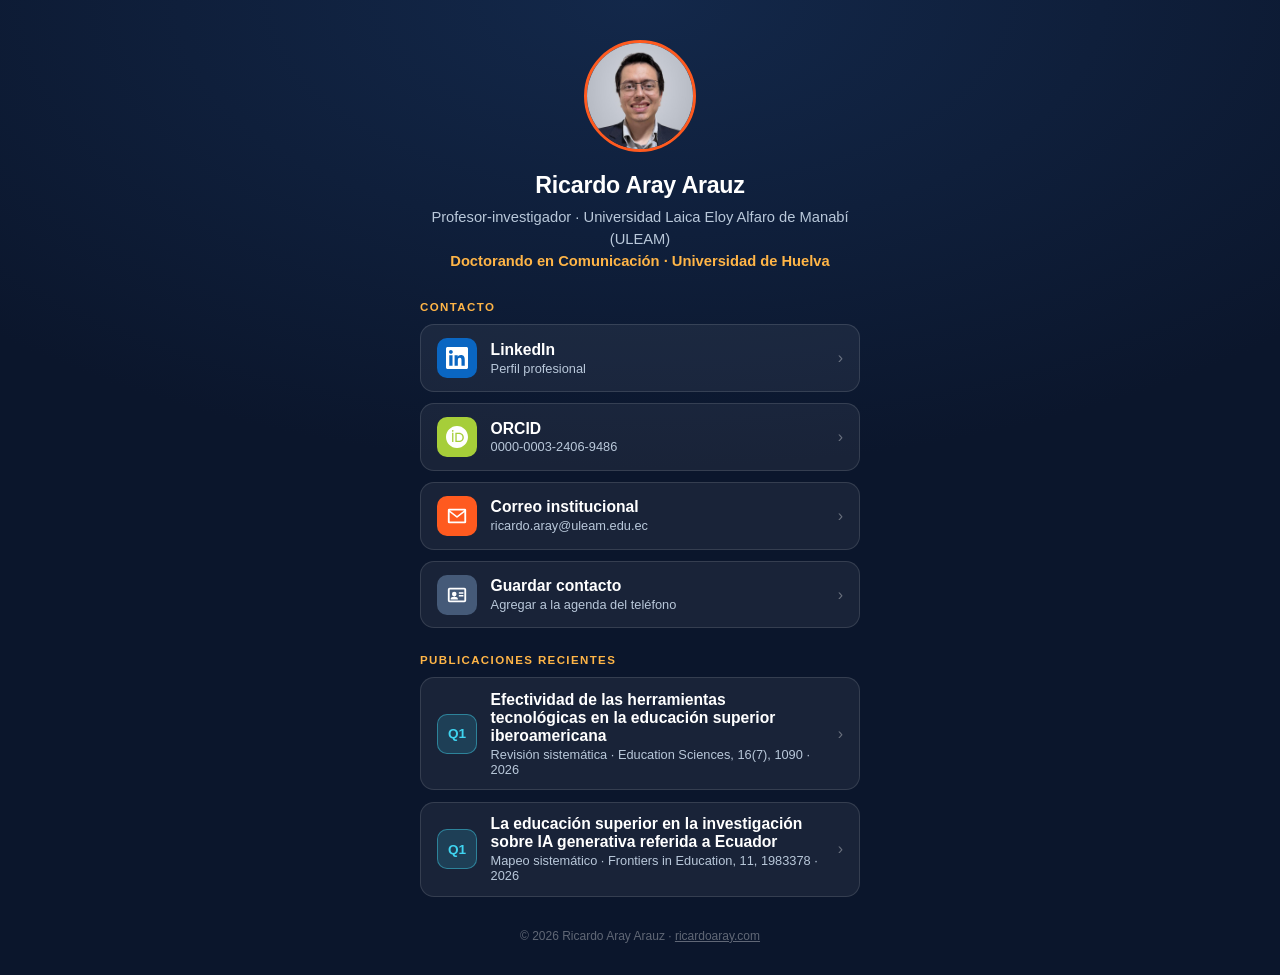
==== contacto/index.html @ 4ba2054a "Página de contacto académico (/contacto) para el QR de la conferencia Co-Authored-By: Claude Opus 5." ====
<!DOCTYPE html>
<html lang="es">
<head>
  <meta charset="UTF-8">
  <meta name="viewport" content="width=device-width, initial-scale=1.0">
  <title>Ricardo Aray Arauz · Contacto académico</title>
  <meta name="description" content="Ricardo Aray Arauz: profesor-investigador de la ULEAM y doctorando en Comunicación en la Universidad de Huelva. LinkedIn, ORCID, correo y publicaciones.">
  <meta property="og:title" content="Ricardo Aray Arauz · Contacto académico">
  <meta property="og:description" content="Profesor-investigador (ULEAM) · Doctorando en Comunicación (Universidad de Huelva)">
  <meta property="og:image" content="https://ricardoaray.com/images/profile-academico.jpg">
  <link rel="icon" type="image/svg+xml" href="data:image/svg+xml,<svg xmlns='http://www.w3.org/2000/svg' viewBox='0 0 100 100'><rect fill='%230B162C' width='100' height='100' rx='20'/><text x='50' y='66' font-size='60' font-weight='bold' text-anchor='middle' fill='%23FF5A1F' font-family='Arial'>R</text></svg>">
  <!-- Google tag (gtag.js) -->
  <script async src="https://www.googletagmanager.com/gtag/js?id=G-E76LTDWBEV"></script>
  <script>
    window.dataLayer = window.dataLayer || [];
    function gtag(){dataLayer.push(arguments);}
    gtag('js', new Date());
    gtag('config', 'G-E76LTDWBEV');
  </script>
  <style>
    :root {
      --bg: #0B162C;
      --bg-2: #13284A;
      --card: rgba(255,255,255,0.06);
      --line: rgba(255,255,255,0.12);
      --text: #FFFFFF;
      --muted: #B9C8DA;
      --orange: #FF5A1F;
      --gold: #FFB547;
      --teal: #3FD4F0;
    }
    * { margin: 0; padding: 0; box-sizing: border-box; }
    body {
      font-family: -apple-system, BlinkMacSystemFont, "Segoe UI", Roboto, Arial, sans-serif;
      color: var(--text);
      background: radial-gradient(120% 80% at 50% 0%, var(--bg-2) 0%, var(--bg) 60%);
      min-height: 100vh;
      padding: 2.5rem 1rem 2rem;
      display: flex;
      justify-content: center;
    }
    main { width: 100%; max-width: 440px; }
    header { text-align: center; margin-bottom: 1.8rem; }
    .avatar {
      width: 112px; height: 112px; border-radius: 50%;
      object-fit: cover; object-position: top center;
      border: 3px solid var(--orange);
      margin-bottom: 1rem;
    }
    h1 { font-size: 1.45rem; font-weight: 700; letter-spacing: -0.01em; }
    .role { color: var(--muted); font-size: 0.92rem; line-height: 1.5; margin-top: 0.45rem; }
    .role strong { color: var(--gold); font-weight: 600; }
    .section-label {
      font-size: 0.72rem; font-weight: 700; letter-spacing: 0.12em;
      text-transform: uppercase; color: var(--gold);
      margin: 1.6rem 0 0.7rem;
    }
    .links { display: flex; flex-direction: column; gap: 0.7rem; }
    a.item {
      display: flex; align-items: center; gap: 0.85rem;
      background: var(--card); border: 1px solid var(--line);
      border-radius: 14px; padding: 0.8rem 1rem;
      color: var(--text); text-decoration: none;
      transition: border-color .2s, background .2s, transform .15s;
    }
    a.item:hover, a.item:focus-visible { border-color: var(--orange); background: rgba(255,90,31,0.10); transform: translateY(-1px); }
    a.item:focus-visible { outline: 2px solid var(--gold); outline-offset: 2px; }
    .ico {
      width: 40px; height: 40px; border-radius: 10px; flex-shrink: 0;
      display: flex; align-items: center; justify-content: center;
    }
    .ico svg { width: 22px; height: 22px; fill: #fff; }
    .ico-li { background: #0A66C2; }
    .ico-or { background: #A6CE39; }
    .ico-or svg { fill: #fff; }
    .ico-mail { background: var(--orange); }
    .ico-card { background: #455A78; }
    .ico-pub { background: rgba(63,212,240,0.16); border: 1px solid rgba(63,212,240,0.45); }
    .ico-pub span { color: var(--teal); font-weight: 800; font-size: 0.85rem; }
    .txt { flex: 1; min-width: 0; }
    .t1 { font-weight: 600; font-size: 0.98rem; }
    .t2 { color: var(--muted); font-size: 0.8rem; margin-top: 0.1rem; overflow-wrap: anywhere; }
    .arrow { color: rgba(255,255,255,0.35); }
    footer { text-align: center; color: rgba(255,255,255,0.35); font-size: 0.75rem; margin-top: 2rem; }
    footer a { color: inherit; }
  </style>
</head>
<body>
  <main>
    <header>
      <img src="../images/profile-academico.jpg" alt="Foto de Ricardo Aray Arauz" class="avatar" width="112" height="112">
      <h1>Ricardo Aray Arauz</h1>
      <p class="role">Profesor-investigador · Universidad Laica Eloy Alfaro de Manabí (ULEAM)<br>
      <strong>Doctorando en Comunicación · Universidad de Huelva</strong></p>
    </header>

    <p class="section-label">Contacto</p>
    <nav class="links" aria-label="Perfiles y contacto">
      <a class="item" href="https://www.linkedin.com/in/ricardo-aray-arauz-4aa7391b8/" target="_blank" rel="noopener noreferrer">
        <span class="ico ico-li"><svg viewBox="0 0 24 24" aria-hidden="true"><path d="M20.447 20.452h-3.554v-5.569c0-1.328-.027-3.037-1.852-3.037-1.853 0-2.136 1.445-2.136 2.939v5.667H9.351V9h3.414v1.561h.046c.477-.9 1.637-1.85 3.37-1.85 3.601 0 4.267 2.37 4.267 5.455v6.286zM5.337 7.433c-1.144 0-2.063-.926-2.063-2.065 0-1.138.92-2.063 2.063-2.063 1.14 0 2.064.925 2.064 2.063 0 1.139-.925 2.065-2.064 2.065zm1.782 13.019H3.555V9h3.564v11.452zM22.225 0H1.771C.792 0 0 .774 0 1.729v20.542C0 23.227.792 24 1.771 24h20.451C23.2 24 24 23.227 24 22.271V1.729C24 .774 23.2 0 22.222 0h.003z"/></svg></span>
        <span class="txt"><span class="t1">LinkedIn</span><span class="t2" style="display:block">Perfil profesional</span></span>
        <span class="arrow" aria-hidden="true">›</span>
      </a>
      <a class="item" href="https://orcid.org/0000-0003-2406-9486" target="_blank" rel="noopener noreferrer">
        <span class="ico ico-or"><svg viewBox="0 0 24 24" aria-hidden="true"><path d="M12 0C5.372 0 0 5.372 0 12s5.372 12 12 12 12-5.372 12-12S18.628 0 12 0zM7.369 4.378c.525 0 .947.431.947.947s-.422.947-.947.947a.95.95 0 0 1-.947-.947c0-.525.422-.947.947-.947zm-.722 3.038h1.444v10.041H6.647V7.416zm3.562 0h3.9c3.712 0 5.344 2.653 5.344 5.025 0 2.578-2.016 5.025-5.325 5.025h-3.919V7.416zm1.444 1.303v7.444h2.297c3.272 0 4.022-2.484 4.022-3.722 0-2.016-1.284-3.722-4.097-3.722h-2.222z"/></svg></span>
        <span class="txt"><span class="t1">ORCID</span><span class="t2" style="display:block">0000-0003-2406-9486</span></span>
        <span class="arrow" aria-hidden="true">›</span>
      </a>
      <a class="item" href="mailto:ricardo.aray@uleam.edu.ec">
        <span class="ico ico-mail"><svg viewBox="0 0 24 24" aria-hidden="true"><path d="M2 5.5A1.5 1.5 0 0 1 3.5 4h17A1.5 1.5 0 0 1 22 5.5v13a1.5 1.5 0 0 1-1.5 1.5h-17A1.5 1.5 0 0 1 2 18.5v-13Zm2.2.5 7.8 6.1L19.8 6H4.2ZM20 7.9l-7.4 5.8a1 1 0 0 1-1.2 0L4 7.9V18h16V7.9Z"/></svg></span>
        <span class="txt"><span class="t1">Correo institucional</span><span class="t2" style="display:block">ricardo.aray@uleam.edu.ec</span></span>
        <span class="arrow" aria-hidden="true">›</span>
      </a>
      <a class="item" href="ricardo-aray-arauz.vcf" download>
        <span class="ico ico-card"><svg viewBox="0 0 24 24" aria-hidden="true"><path d="M4 4h16a2 2 0 0 1 2 2v12a2 2 0 0 1-2 2H4a2 2 0 0 1-2-2V6a2 2 0 0 1 2-2Zm0 2v12h16V6H4Zm5 2.5a2.5 2.5 0 1 1 0 5 2.5 2.5 0 0 1 0-5ZM5 16.5c0-1.7 1.8-2.5 4-2.5s4 .8 4 2.5V17H5v-.5ZM14 9h5v1.5h-5V9Zm0 3h5v1.5h-5V12Z"/></svg></span>
        <span class="txt"><span class="t1">Guardar contacto</span><span class="t2" style="display:block">Agregar a la agenda del teléfono</span></span>
        <span class="arrow" aria-hidden="true">›</span>
      </a>
    </nav>

    <p class="section-label">Publicaciones recientes</p>
    <nav class="links" aria-label="Publicaciones">
      <a class="item" href="https://doi.org/10.3390/educsci16071090" target="_blank" rel="noopener noreferrer">
        <span class="ico ico-pub"><span>Q1</span></span>
        <span class="txt"><span class="t1">Efectividad de las herramientas tecnológicas en la educación superior iberoamericana</span><span class="t2" style="display:block">Revisión sistemática · Education Sciences, 16(7), 1090 · 2026</span></span>
        <span class="arrow" aria-hidden="true">›</span>
      </a>
      <a class="item" href="https://doi.org/10.3389/feduc.2026.1983378" target="_blank" rel="noopener noreferrer">
        <span class="ico ico-pub"><span>Q1</span></span>
        <span class="txt"><span class="t1">La educación superior en la investigación sobre IA generativa referida a Ecuador</span><span class="t2" style="display:block">Mapeo sistemático · Frontiers in Education, 11, 1983378 · 2026</span></span>
        <span class="arrow" aria-hidden="true">›</span>
      </a>
    </nav>

    <footer>© 2026 Ricardo Aray Arauz · <a href="https://ricardoaray.com">ricardoaray.com</a></footer>
  </main>
</body>
</html>
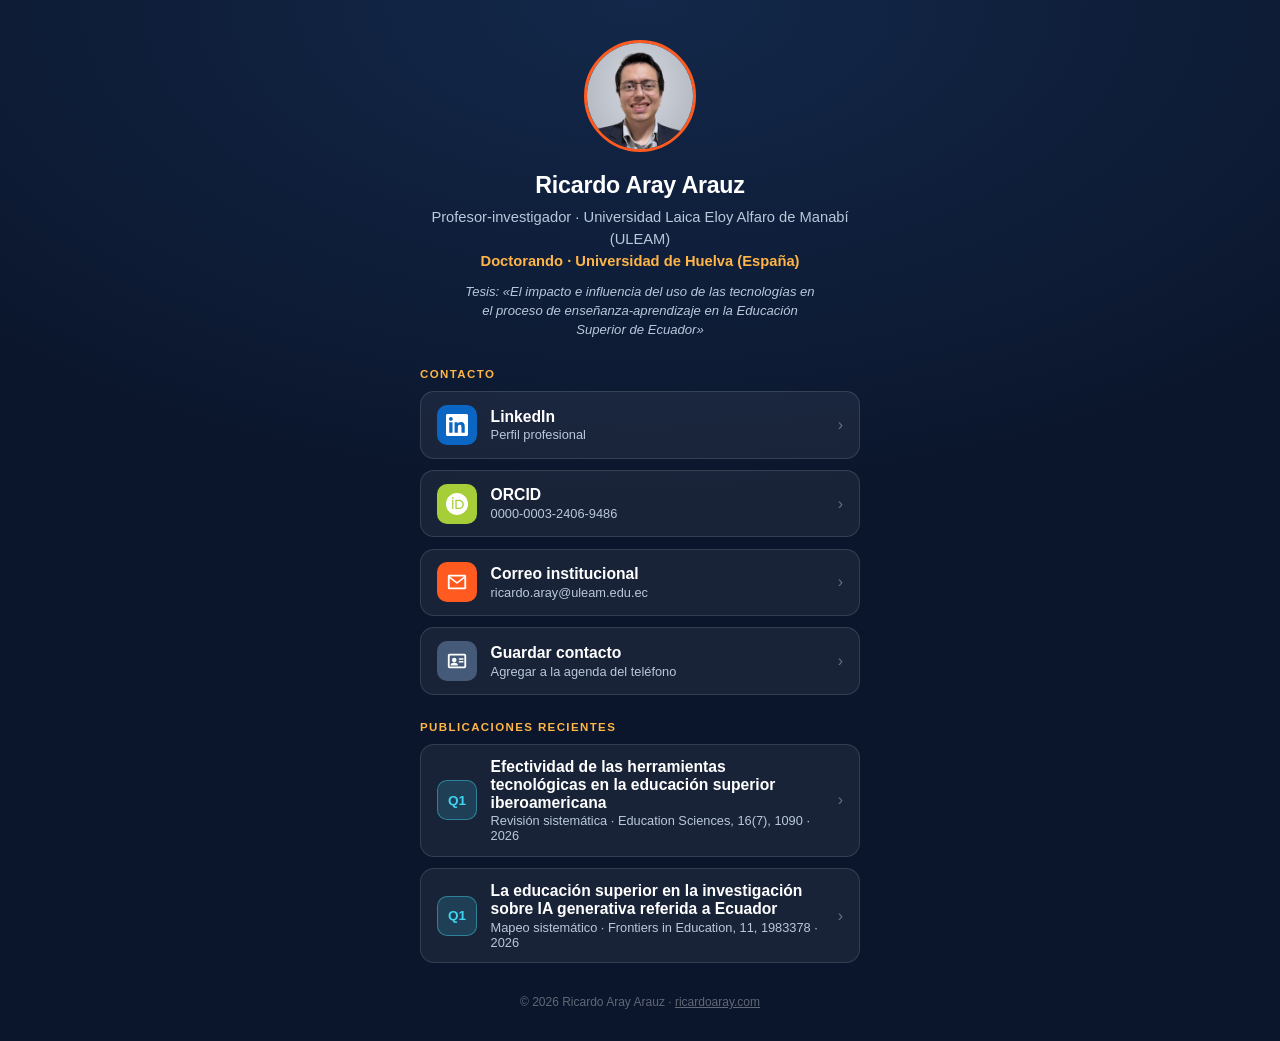
==== commit 3bc68061: "Contacto: doctorado por la Universidad de Huelva con el título de la tesis Co-Authored-By: Claude Op" ====
--- a/contacto/index.html
+++ b/contacto/index.html
@@ -4,9 +4,9 @@
   <meta charset="UTF-8">
   <meta name="viewport" content="width=device-width, initial-scale=1.0">
   <title>Ricardo Aray Arauz · Contacto académico</title>
-  <meta name="description" content="Ricardo Aray Arauz: profesor-investigador de la ULEAM y doctorando en Comunicación en la Universidad de Huelva. LinkedIn, ORCID, correo y publicaciones.">
+  <meta name="description" content="Ricardo Aray Arauz: profesor-investigador de la ULEAM y doctorando en la Universidad de Huelva con una tesis sobre el impacto de las tecnologías en la enseñanza-aprendizaje en la educación superior de Ecuador. LinkedIn, ORCID, correo y publicaciones.">
   <meta property="og:title" content="Ricardo Aray Arauz · Contacto académico">
-  <meta property="og:description" content="Profesor-investigador (ULEAM) · Doctorando en Comunicación (Universidad de Huelva)">
+  <meta property="og:description" content="Profesor-investigador (ULEAM) · Doctorando en la Universidad de Huelva">
   <meta property="og:image" content="https://ricardoaray.com/images/profile-academico.jpg">
   <link rel="icon" type="image/svg+xml" href="data:image/svg+xml,<svg xmlns='http://www.w3.org/2000/svg' viewBox='0 0 100 100'><rect fill='%230B162C' width='100' height='100' rx='20'/><text x='50' y='66' font-size='60' font-weight='bold' text-anchor='middle' fill='%23FF5A1F' font-family='Arial'>R</text></svg>">
   <!-- Google tag (gtag.js) -->
@@ -50,6 +50,7 @@
     h1 { font-size: 1.45rem; font-weight: 700; letter-spacing: -0.01em; }
     .role { color: var(--muted); font-size: 0.92rem; line-height: 1.5; margin-top: 0.45rem; }
     .role strong { color: var(--gold); font-weight: 600; }
+    .thesis { color: var(--muted); font-size: 0.82rem; font-style: italic; line-height: 1.45; margin: 0.6rem auto 0; max-width: 360px; }
     .section-label {
       font-size: 0.72rem; font-weight: 700; letter-spacing: 0.12em;
       text-transform: uppercase; color: var(--gold);
@@ -91,7 +92,8 @@
       <img src="../images/profile-academico.jpg" alt="Foto de Ricardo Aray Arauz" class="avatar" width="112" height="112">
       <h1>Ricardo Aray Arauz</h1>
       <p class="role">Profesor-investigador · Universidad Laica Eloy Alfaro de Manabí (ULEAM)<br>
-      <strong>Doctorando en Comunicación · Universidad de Huelva</strong></p>
+      <strong>Doctorando · Universidad de Huelva (España)</strong></p>
+      <p class="thesis">Tesis: «El impacto e influencia del uso de las tecnologías en el proceso de enseñanza-aprendizaje en la Educación Superior de Ecuador»</p>
     </header>
 
     <p class="section-label">Contacto</p>
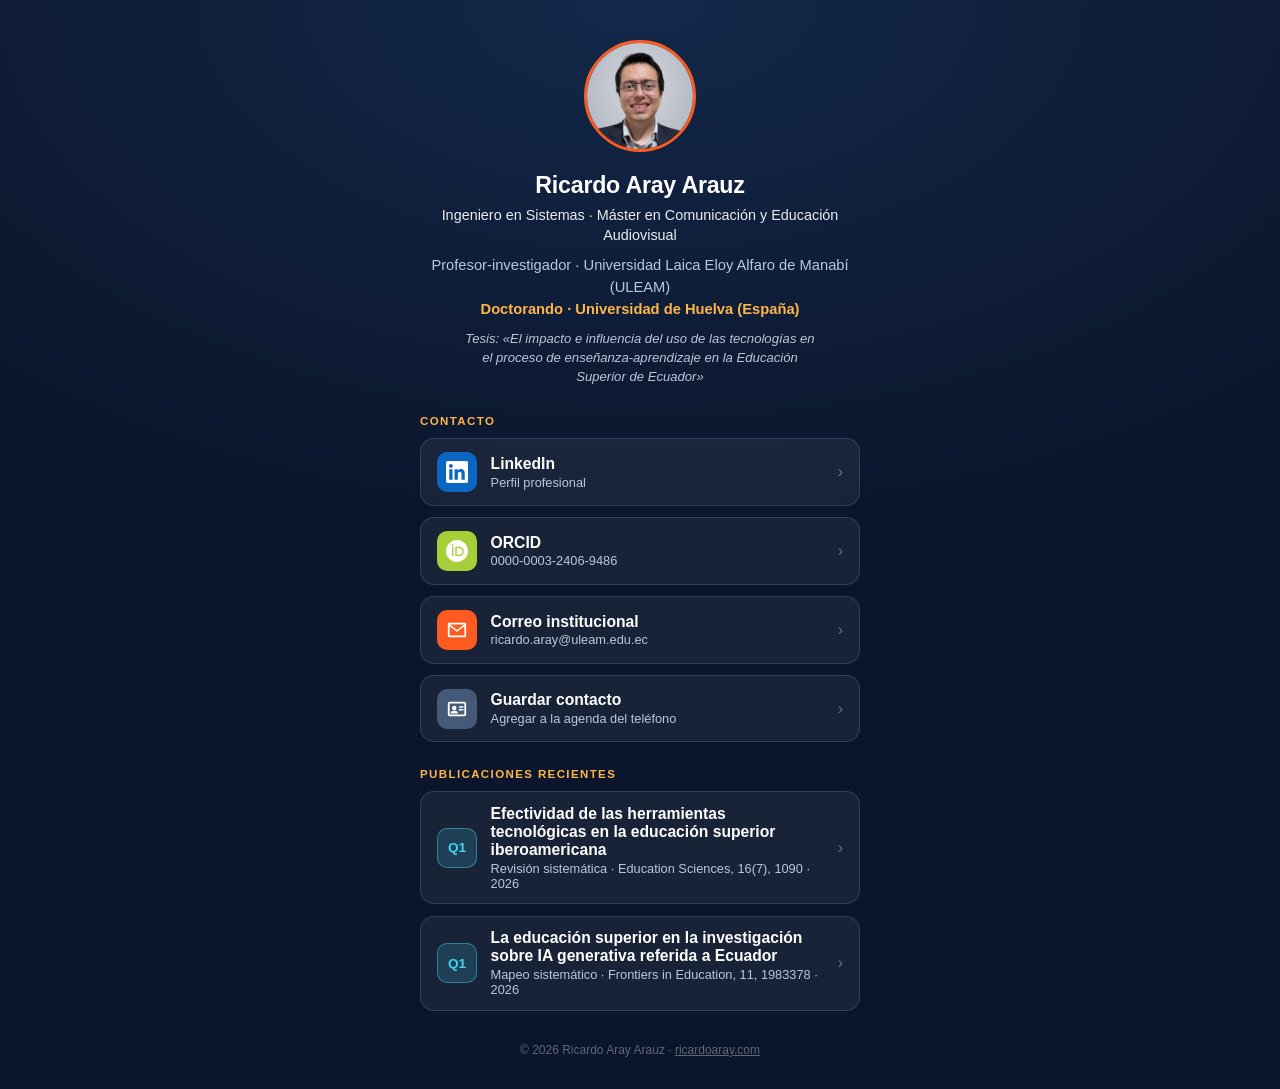
==== commit 9b0318dc: "Contacto: añade títulos (Ingeniero en Sistemas, Máster) Co-Authored-By: Claude Opus 5.5 <noreply@ant" ====
--- a/contacto/index.html
+++ b/contacto/index.html
@@ -48,6 +48,7 @@
       margin-bottom: 1rem;
     }
     h1 { font-size: 1.45rem; font-weight: 700; letter-spacing: -0.01em; }
+    .degrees { color: var(--text); font-size: 0.9rem; font-weight: 500; line-height: 1.45; margin-top: 0.35rem; opacity: 0.92; }
     .role { color: var(--muted); font-size: 0.92rem; line-height: 1.5; margin-top: 0.45rem; }
     .role strong { color: var(--gold); font-weight: 600; }
     .thesis { color: var(--muted); font-size: 0.82rem; font-style: italic; line-height: 1.45; margin: 0.6rem auto 0; max-width: 360px; }
@@ -91,6 +92,7 @@
     <header>
       <img src="../images/profile-academico.jpg" alt="Foto de Ricardo Aray Arauz" class="avatar" width="112" height="112">
       <h1>Ricardo Aray Arauz</h1>
+      <p class="degrees">Ingeniero en Sistemas · Máster en Comunicación y Educación Audiovisual</p>
       <p class="role">Profesor-investigador · Universidad Laica Eloy Alfaro de Manabí (ULEAM)<br>
       <strong>Doctorando · Universidad de Huelva (España)</strong></p>
       <p class="thesis">Tesis: «El impacto e influencia del uso de las tecnologías en el proceso de enseñanza-aprendizaje en la Educación Superior de Ecuador»</p>
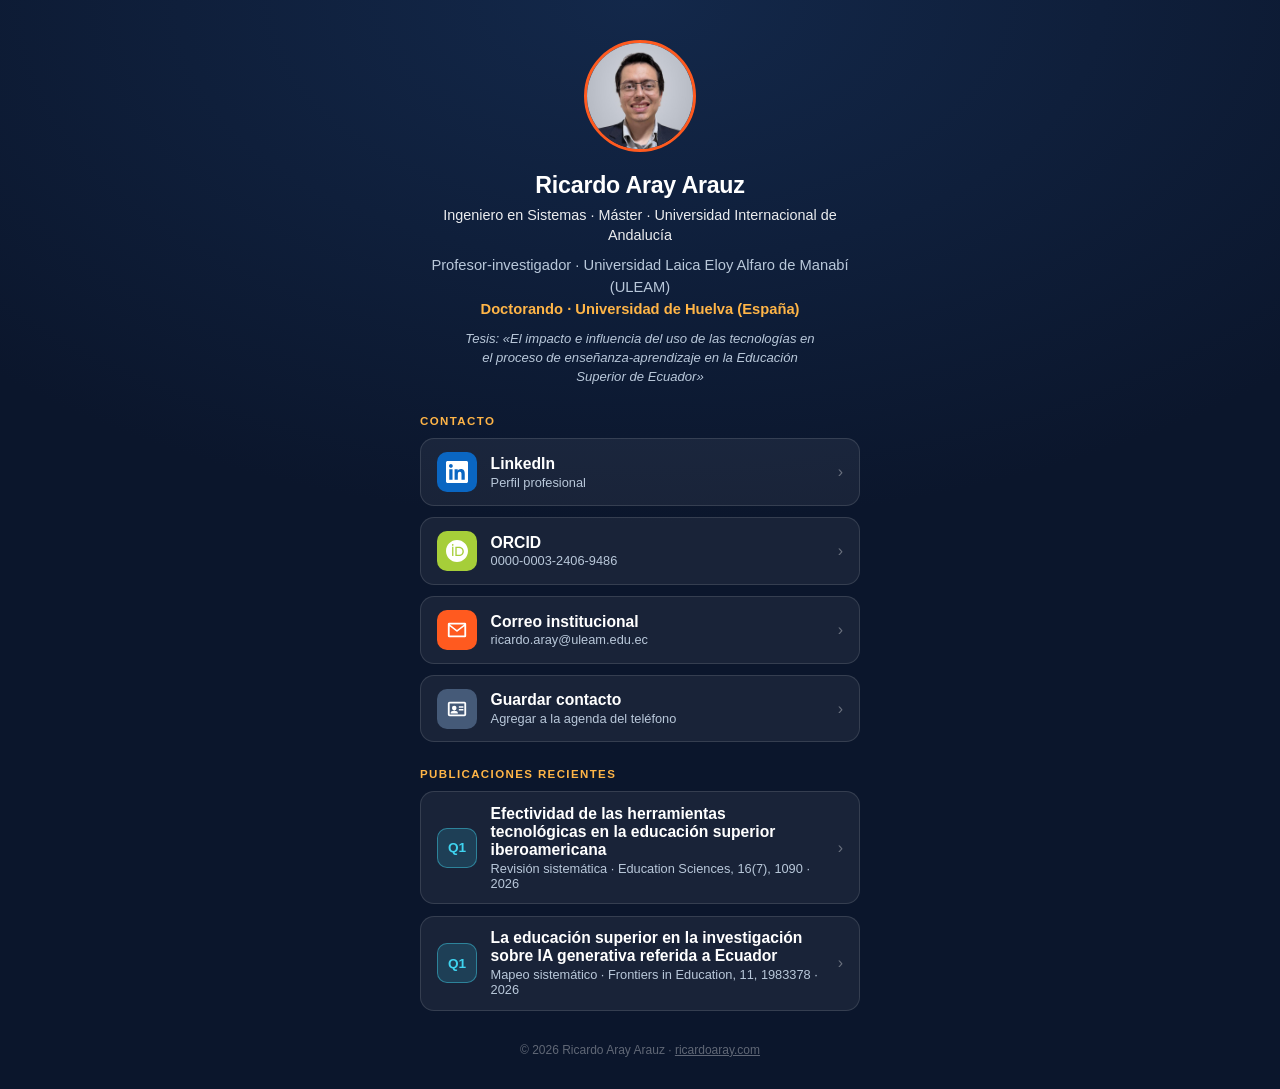
==== commit 4b5e2b22: "Contacto: acorta el máster Co-Authored-By: Claude Opus 5.5 <noreply@anthropic.com> Claude-Session: h" ====
--- a/contacto/index.html
+++ b/contacto/index.html
@@ -92,7 +92,7 @@
     <header>
       <img src="../images/profile-academico.jpg" alt="Foto de Ricardo Aray Arauz" class="avatar" width="112" height="112">
       <h1>Ricardo Aray Arauz</h1>
-      <p class="degrees">Ingeniero en Sistemas · Máster en Comunicación y Educación Audiovisual</p>
+      <p class="degrees">Ingeniero en Sistemas · Máster · Universidad Internacional de Andalucía</p>
       <p class="role">Profesor-investigador · Universidad Laica Eloy Alfaro de Manabí (ULEAM)<br>
       <strong>Doctorando · Universidad de Huelva (España)</strong></p>
       <p class="thesis">Tesis: «El impacto e influencia del uso de las tecnologías en el proceso de enseñanza-aprendizaje en la Educación Superior de Ecuador»</p>
